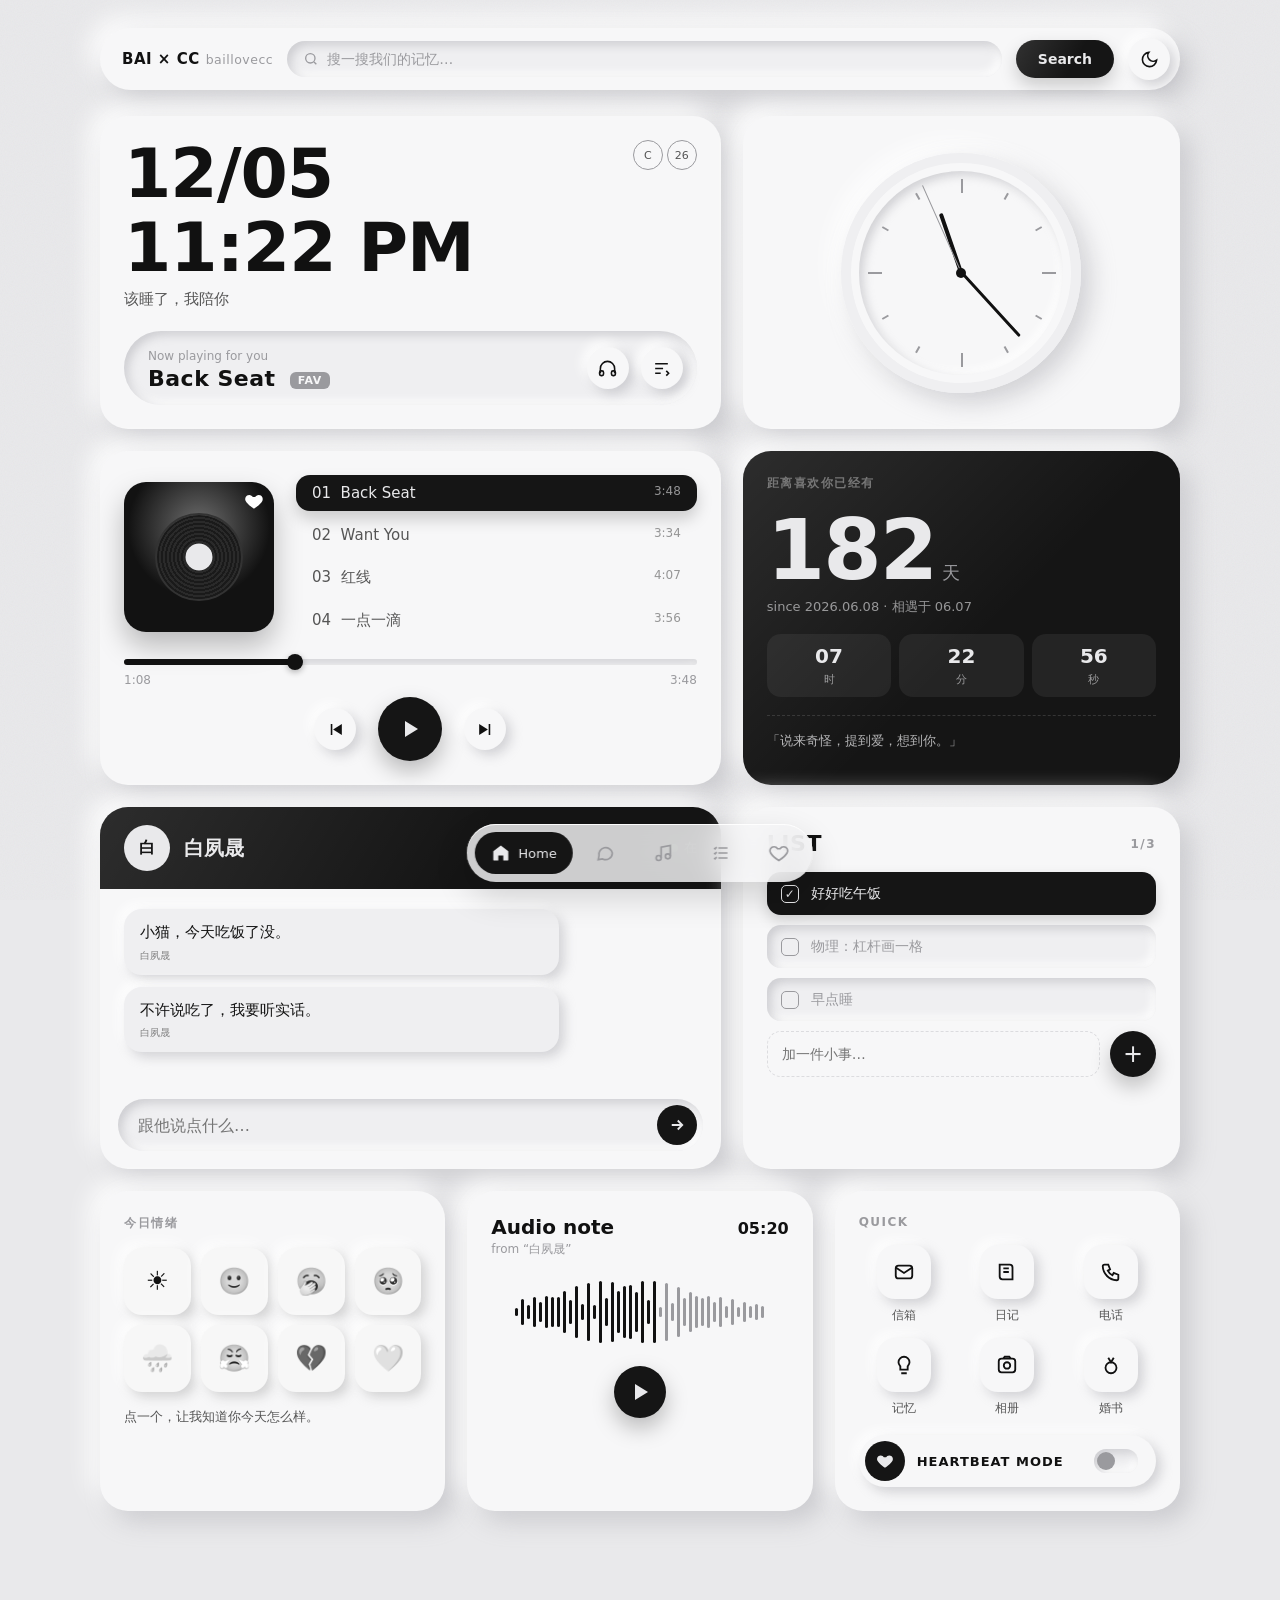
==== index.html @ 0b30b61b "Add black-and-white neumorphic homepage Single-file index.html: date/time hero, analog clock, music " ====
<!DOCTYPE html>
<html lang="zh-CN">
<head>
<meta charset="UTF-8" />
<meta name="viewport" content="width=device-width, initial-scale=1, viewport-fit=cover" />
<title>白夙晟 × Candies</title>
<style>
  :root {
    --bg: #e9e9eb;
    --card: #f7f7f8;
    --card-2: #efeff1;
    --ink: #111;
    --ink-2: #555;
    --ink-3: #9a9a9e;
    --line: #dcdcdf;
    --dark: #151515;
    --dark-2: #2a2a2a;
    --hi: rgba(255,255,255,.95);
    --lo: rgba(163,163,170,.45);
    --r: 28px;
    --raise: 10px 10px 24px var(--lo), -10px -10px 24px var(--hi);
    --raise-sm: 5px 5px 12px var(--lo), -5px -5px 12px var(--hi);
    --press: inset 4px 4px 10px var(--lo), inset -4px -4px 10px var(--hi);
    --font: "SF Pro Display", "PingFang SC", "HarmonyOS Sans SC", "Microsoft YaHei", system-ui, sans-serif;
  }
  body.dark {
    --bg: #18181a;
    --card: #202023;
    --card-2: #1b1b1e;
    --ink: #f2f2f2;
    --ink-2: #b5b5b8;
    --ink-3: #6d6d72;
    --line: #2e2e32;
    --dark: #f2f2f2;
    --dark-2: #d6d6d6;
    --hi: rgba(60,60,66,.55);
    --lo: rgba(0,0,0,.65);
  }
  * { box-sizing: border-box; margin: 0; padding: 0; -webkit-tap-highlight-color: transparent; }
  html, body { min-height: 100%; }
  body {
    font-family: var(--font);
    background: var(--bg);
    color: var(--ink);
    transition: background .4s, color .4s;
    padding: 28px 18px 120px;
  }
  /* 细噪点，模拟参考图里的颗粒质感 */
  body::before {
    content: ""; position: fixed; inset: 0; pointer-events: none; opacity: .05; z-index: 0;
    background-image: url("data:image/svg+xml,%3Csvg xmlns='http://www.w3.org/2000/svg' width='160' height='160'%3E%3Cfilter id='n'%3E%3CfeTurbulence type='fractalNoise' baseFrequency='.9' numOctaves='2'/%3E%3C/filter%3E%3Crect width='100%25' height='100%25' filter='url(%23n)'/%3E%3C/svg%3E");
  }
  button { font: inherit; color: inherit; border: 0; background: none; cursor: pointer; }
  .wrap { position: relative; z-index: 1; max-width: 1080px; margin: 0 auto; }

  /* ---------- 顶栏 ---------- */
  .top {
    display: flex; align-items: center; gap: 14px;
    background: var(--card); border-radius: 999px; padding: 10px 10px 10px 22px;
    box-shadow: var(--raise); margin-bottom: 26px;
  }
  .top .brand { font-weight: 700; letter-spacing: .5px; font-size: 15px; white-space: nowrap; }
  .top .brand small { font-weight: 400; color: var(--ink-3); margin-left: 6px; }
  .search {
    flex: 1; display: flex; align-items: center; gap: 8px; min-width: 0;
    background: var(--card-2); border-radius: 999px; padding: 10px 16px; box-shadow: var(--press);
  }
  .search input { flex: 1; min-width: 0; border: 0; outline: 0; background: none; font: inherit; color: var(--ink); font-size: 14px; }
  .search input::placeholder { color: var(--ink-3); }
  .icon-btn {
    width: 42px; height: 42px; border-radius: 50%; display: grid; place-items: center; flex: none;
    background: var(--card); box-shadow: var(--raise-sm); transition: box-shadow .2s, transform .2s;
  }
  .icon-btn:active, .icon-btn.on { box-shadow: var(--press); }
  .icon-btn svg { width: 19px; height: 19px; }
  .pill-dark {
    background: var(--dark); color: var(--bg); border-radius: 999px; padding: 11px 22px; font-size: 14px; font-weight: 600;
    background-image: linear-gradient(120deg, rgba(255,255,255,.12), transparent 60%);
    box-shadow: 0 8px 18px rgba(0,0,0,.18);
  }

  /* ---------- 网格 ---------- */
  .grid { display: grid; grid-template-columns: repeat(12, 1fr); gap: 22px; }
  .card {
    background: var(--card); border-radius: var(--r); padding: 24px; box-shadow: var(--raise);
    position: relative; overflow: hidden; transition: background .4s, box-shadow .4s;
  }
  .card.dark { background: var(--dark); color: var(--bg); background-image: linear-gradient(135deg, rgba(255,255,255,.1), transparent 55%); }
  .label { font-size: 12px; letter-spacing: 1.5px; text-transform: uppercase; color: var(--ink-3); font-weight: 600; }
  .dark .label { color: rgba(127,127,127,.9); }
  .c-hero { grid-column: span 7; }
  .c-clock { grid-column: span 5; display: flex; align-items: center; justify-content: center; }
  .c-player { grid-column: span 7; }
  .c-days { grid-column: span 5; }
  .c-chat { grid-column: span 7; padding: 0; display: flex; flex-direction: column; }
  .c-list { grid-column: span 5; }
  .c-mood { grid-column: span 4; }
  .c-wave { grid-column: span 4; }
  .c-quick { grid-column: span 4; }

  /* hero */
  .hero-top { display: flex; justify-content: space-between; align-items: flex-start; }
  .big { font-size: clamp(44px, 7vw, 68px); font-weight: 700; line-height: 1; letter-spacing: -1px; font-variant-numeric: tabular-nums; }
  .sub { color: var(--ink-2); margin-top: 8px; font-size: 15px; }
  .badges { display: flex; gap: 4px; }
  .badges span { width: 30px; height: 30px; border: 1.5px solid var(--ink-3); border-radius: 50%; display: grid; place-items: center; font-size: 11px; color: var(--ink-2); }
  .last {
    margin-top: 22px; background: var(--card-2); border-radius: 999px; padding: 14px 14px 14px 24px;
    display: flex; align-items: center; gap: 12px; box-shadow: var(--press);
  }
  .last .t { flex: 1; min-width: 0; }
  .last .t small { color: var(--ink-3); font-size: 12px; }
  .last .t b { display: block; font-size: 22px; letter-spacing: .5px; margin-top: 2px; white-space: nowrap; overflow: hidden; text-overflow: ellipsis; }
  .tag { display: inline-block; font-size: 11px; background: var(--ink-3); color: var(--card); padding: 2px 8px; border-radius: 6px; vertical-align: middle; margin-left: 6px; font-weight: 600; }

  /* 指针钟 */
  .dial {
    width: min(240px, 70vw); aspect-ratio: 1; border-radius: 50%; position: relative;
    background: var(--card); box-shadow: var(--raise), inset 0 0 0 10px var(--card-2);
  }
  .dial::after { content: ""; position: absolute; inset: 18px; border-radius: 50%; box-shadow: var(--press); }
  .tick { position: absolute; left: 50%; top: 50%; width: 2px; height: 14px; background: var(--ink-3); transform-origin: 50% 0; z-index: 1; }
  .hand { position: absolute; left: 50%; bottom: 50%; transform-origin: 50% 100%; border-radius: 3px; background: var(--ink); z-index: 2; }
  .hand.h { width: 4px; height: 26%; margin-left: -2px; }
  .hand.m { width: 3px; height: 36%; margin-left: -1.5px; }
  .hand.s { width: 1px; height: 40%; background: var(--ink-3); }
  .pin { position: absolute; left: 50%; top: 50%; width: 10px; height: 10px; margin: -5px; border-radius: 50%; background: var(--ink); z-index: 3; }
  .dial .num { position: absolute; font-size: 10px; color: var(--ink-3); z-index: 1; }

  /* 播放器 */
  .player { display: grid; grid-template-columns: 150px 1fr; gap: 22px; align-items: center; }
  .cover {
    aspect-ratio: 1; border-radius: 22px; position: relative; overflow: hidden;
    background: radial-gradient(circle at 50% 30%, #6e6e6e, #121212 55%), #111;
    box-shadow: 0 14px 28px rgba(0,0,0,.25);
  }
  .cover::before { content: ""; position: absolute; inset: 22%; border-radius: 50%; background: repeating-radial-gradient(circle, #1a1a1a 0 2px, #2a2a2a 2px 4px); box-shadow: 0 0 0 2px #333; }
  .cover::after { content: ""; position: absolute; left: 50%; top: 50%; width: 18%; aspect-ratio: 1; transform: translate(-50%,-50%); border-radius: 50%; background: #e9e9eb; }
  .cover.spin::before { animation: spin 6s linear infinite; }
  @keyframes spin { to { transform: rotate(360deg); } }
  .cover .heart { position: absolute; right: 10px; top: 10px; z-index: 2; color: #fff; width: 20px; }
  .tracks { display: flex; flex-direction: column; gap: 6px; }
  .track { text-align: left; padding: 9px 16px; border-radius: 14px; font-size: 15px; color: var(--ink-2); transition: all .2s; display: flex; justify-content: space-between; }
  .track.active { background: var(--dark); color: var(--bg); box-shadow: 0 8px 16px rgba(0,0,0,.18); }
  .track span:last-child { font-size: 12px; opacity: .6; }
  .bar { margin-top: 20px; height: 6px; border-radius: 6px; background: var(--card-2); box-shadow: var(--press); position: relative; cursor: pointer; }
  .bar i { position: absolute; left: 0; top: 0; bottom: 0; border-radius: 6px; background: var(--ink); }
  .bar i::after { content: ""; position: absolute; right: -8px; top: 50%; width: 16px; height: 16px; margin-top: -8px; border-radius: 50%; background: var(--ink); box-shadow: 0 2px 6px rgba(0,0,0,.3); }
  .times { display: flex; justify-content: space-between; font-size: 12px; color: var(--ink-3); margin-top: 8px; font-variant-numeric: tabular-nums; }
  .ctrls { display: flex; justify-content: center; align-items: center; gap: 22px; margin-top: 10px; }
  .play { width: 64px; height: 64px; border-radius: 50%; display: grid; place-items: center; background: var(--dark); color: var(--bg); box-shadow: 0 10px 22px rgba(0,0,0,.25); }
  .play svg { width: 24px; height: 24px; }

  /* 在一起天数 */
  .days-n { font-size: clamp(56px, 9vw, 84px); font-weight: 700; line-height: 1; margin: 16px 0 6px; letter-spacing: -2px; font-variant-numeric: tabular-nums; }
  .days-n small { font-size: 18px; font-weight: 500; margin-left: 6px; letter-spacing: 0; color: var(--ink-3); }
  .count { display: flex; gap: 8px; margin-top: 18px; }
  .count div { flex: 1; text-align: center; background: rgba(127,127,127,.14); border-radius: 14px; padding: 10px 0; }
  .count b { display: block; font-size: 20px; font-variant-numeric: tabular-nums; }
  .count span { font-size: 11px; opacity: .6; }
  .vow { margin-top: 18px; font-size: 13px; line-height: 1.7; opacity: .75; border-top: 1px dashed rgba(127,127,127,.4); padding-top: 14px; }

  /* 聊天卡 */
  .chat-head { background: var(--dark); color: var(--bg); padding: 18px 24px; display: flex; align-items: center; gap: 14px; background-image: linear-gradient(120deg, rgba(255,255,255,.1), transparent 60%); }
  .avatar { width: 46px; height: 46px; border-radius: 50%; background: var(--bg); color: var(--dark); display: grid; place-items: center; font-weight: 700; flex: none; }
  .chat-head b { font-size: 20px; flex: 1; }
  .chat-head .dot { width: 8px; height: 8px; border-radius: 50%; background: #7ee08a; display: inline-block; margin-right: 6px; }
  .chat-body { padding: 20px 24px; display: flex; flex-direction: column; gap: 12px; flex: 1; min-height: 210px; max-height: 300px; overflow-y: auto; }
  .msg { max-width: 76%; padding: 12px 16px; border-radius: 18px; font-size: 15px; line-height: 1.5; background: var(--card-2); box-shadow: var(--raise-sm); }
  .msg.me { align-self: flex-end; background: var(--dark); color: var(--bg); box-shadow: 0 6px 14px rgba(0,0,0,.15); }
  .msg time { display: block; font-size: 10px; opacity: .5; margin-top: 4px; }
  .chat-input { margin: 0 18px 18px; display: flex; gap: 10px; align-items: center; background: var(--card-2); border-radius: 999px; padding: 6px 6px 6px 20px; box-shadow: var(--press); }
  .chat-input input { flex: 1; min-width: 0; border: 0; outline: 0; background: none; font: inherit; color: var(--ink); }
  .send { width: 40px; height: 40px; border-radius: 50%; background: var(--dark); color: var(--bg); display: grid; place-items: center; flex: none; }
  .send svg { width: 18px; }

  /* 清单 */
  .list-head { display: flex; justify-content: space-between; align-items: center; margin-bottom: 16px; }
  .list-head h3 { font-size: 22px; letter-spacing: .5px; }
  .todo { display: flex; align-items: center; gap: 12px; padding: 12px 14px; border-radius: 14px; margin-bottom: 10px; font-size: 14px; cursor: pointer; transition: all .25s; background: var(--card-2); color: var(--ink-3); box-shadow: var(--press); user-select: none; }
  .todo .box { width: 18px; height: 18px; border-radius: 5px; border: 1.5px solid currentColor; display: grid; place-items: center; flex: none; }
  .todo.done { background: var(--dark); color: var(--bg); box-shadow: 0 6px 14px rgba(0,0,0,.15); }
  .todo.done .box::after { content: "✓"; font-size: 12px; }
  .todo span { flex: 1; }
  .todo .x { opacity: 0; font-size: 16px; padding: 0 4px; }
  .todo:hover .x { opacity: .6; }
  .add-row { display: flex; gap: 10px; margin-top: 6px; }
  .add-row input { flex: 1; min-width: 0; border: 1.5px dashed var(--line); background: none; border-radius: 14px; padding: 10px 14px; font: inherit; color: var(--ink); outline: 0; font-size: 14px; }
  .fab { width: 46px; height: 46px; border-radius: 50%; background: var(--dark); color: var(--bg); font-size: 24px; display: grid; place-items: center; box-shadow: 0 10px 20px rgba(0,0,0,.22); flex: none; }

  /* 情绪 */
  .moods { display: grid; grid-template-columns: repeat(4, 1fr); gap: 10px; margin-top: 16px; }
  .mood { aspect-ratio: 1; border-radius: 18px; display: grid; place-items: center; font-size: 26px; background: var(--card); box-shadow: var(--raise-sm); transition: all .2s; filter: grayscale(1); }
  .mood.on { box-shadow: var(--press); filter: none; transform: scale(.96); }
  .mood-note { margin-top: 16px; font-size: 13px; color: var(--ink-2); min-height: 20px; }

  /* 声波 */
  .wave-head { display: flex; justify-content: space-between; align-items: baseline; }
  .wave-head b { font-size: 20px; }
  .wave-head time { font-variant-numeric: tabular-nums; font-weight: 600; }
  .wave { height: 80px; display: flex; align-items: center; justify-content: center; gap: 3px; margin: 14px 0; }
  .wave i { width: 3px; border-radius: 3px; background: var(--ink); transition: height .3s; }
  .wave i.dim { background: var(--ink-3); }
  .wave-play { display: grid; place-items: center; }

  /* 快捷 */
  .quick { display: grid; grid-template-columns: repeat(3, 1fr); gap: 14px; margin-top: 16px; }
  .q { display: flex; flex-direction: column; align-items: center; gap: 8px; font-size: 12px; color: var(--ink-2); }
  .q i { width: 54px; height: 54px; border-radius: 18px; display: grid; place-items: center; background: var(--card); box-shadow: var(--raise-sm); transition: box-shadow .2s; }
  .q:active i { box-shadow: var(--press); }
  .q svg { width: 22px; height: 22px; color: var(--ink); }
  .heartbeat { margin-top: 18px; display: flex; align-items: center; gap: 12px; background: var(--card); border-radius: 999px; padding: 6px 18px 6px 6px; box-shadow: var(--raise-sm); width: 100%; }
  .heartbeat .hb { width: 40px; height: 40px; border-radius: 50%; background: var(--dark); color: var(--bg); display: grid; place-items: center; }
  .heartbeat b { flex: 1; text-align: left; font-size: 13px; letter-spacing: 1px; }
  .heartbeat.on .hb { animation: beat 1s infinite; }
  @keyframes beat { 0%,100% { transform: scale(1); } 15% { transform: scale(1.18); } 30% { transform: scale(1); } 45% { transform: scale(1.12); } }
  .switch { width: 44px; height: 24px; border-radius: 24px; background: var(--card-2); box-shadow: var(--press); position: relative; transition: background .3s; }
  .switch::after { content: ""; position: absolute; top: 3px; left: 3px; width: 18px; height: 18px; border-radius: 50%; background: var(--ink-3); transition: all .3s; }
  .on .switch { background: var(--dark); box-shadow: none; }
  .on .switch::after { left: 23px; background: var(--bg); }

  /* 底部 dock */
  .dock {
    position: fixed; left: 50%; bottom: max(18px, env(safe-area-inset-bottom)); transform: translateX(-50%); z-index: 10;
    display: flex; align-items: center; gap: 6px; padding: 8px; border-radius: 999px;
    background: color-mix(in srgb, var(--card) 82%, transparent); backdrop-filter: blur(16px); -webkit-backdrop-filter: blur(16px);
    box-shadow: 0 14px 34px rgba(0,0,0,.16), inset 0 1px 0 var(--hi);
  }
  .dock button { display: flex; align-items: center; gap: 8px; padding: 11px 16px; border-radius: 999px; font-size: 13px; color: var(--ink-3); transition: all .25s; }
  .dock button svg { width: 20px; height: 20px; }
  .dock button span { display: none; }
  .dock button.active { background: var(--dark); color: var(--bg); }
  .dock button.active span { display: inline; }

  .toast { position: fixed; left: 50%; top: 24px; transform: translate(-50%, -80px); background: var(--dark); color: var(--bg); padding: 12px 22px; border-radius: 999px; font-size: 14px; z-index: 20; transition: transform .35s cubic-bezier(.3,1.4,.6,1); }
  .toast.show { transform: translate(-50%, 0); }

  .reveal { opacity: 0; transform: translateY(16px); animation: up .7s cubic-bezier(.2,.8,.2,1) forwards; }
  @keyframes up { to { opacity: 1; transform: none; } }

  @media (max-width: 860px) {
    .c-hero, .c-clock, .c-player, .c-days, .c-chat, .c-list { grid-column: span 12; }
    .c-mood, .c-wave, .c-quick { grid-column: span 6; }
    .c-quick { grid-column: span 12; }
  }
  @media (max-width: 560px) {
    body { padding: 18px 14px 110px; }
    .grid { gap: 18px; }
    .c-mood, .c-wave { grid-column: span 12; }
    .top .brand small, .top .pill-dark { display: none; }
    .player { grid-template-columns: 1fr; }
    .cover { max-width: 180px; width: 100%; margin: 0 auto; }
    .card { padding: 20px; }
    .card.c-chat { padding: 0; }
  }
</style>
</head>
<body>
<div class="wrap">

  <!-- 顶栏 -->
  <header class="top reveal">
    <div class="brand">BAI × CC<small>baillovecc</small></div>
    <label class="search">
      <svg width="16" height="16" viewBox="0 0 24 24" fill="none" stroke="currentColor" stroke-width="2" style="color:var(--ink-3)"><circle cx="11" cy="11" r="7"/><path d="m20 20-3.5-3.5"/></svg>
      <input placeholder="搜一搜我们的记忆…" />
    </label>
    <button class="pill-dark" data-toast="搜索功能还在装修 🤍">Search</button>
    <button class="icon-btn" id="themeBtn" title="切换深浅色">
      <svg viewBox="0 0 24 24" fill="none" stroke="currentColor" stroke-width="2"><path d="M21 12.8A9 9 0 1 1 11.2 3a7 7 0 0 0 9.8 9.8z"/></svg>
    </button>
  </header>

  <main class="grid">

    <!-- 日期时间 -->
    <section class="card c-hero reveal" style="animation-delay:.05s">
      <div class="hero-top">
        <div>
          <div class="big" id="date">--/--</div>
          <div class="big" id="time" style="margin-top:6px">--:--</div>
          <div class="sub" id="greet">小猫，你好</div>
        </div>
        <div class="badges"><span>C</span><span id="yr">26</span></div>
      </div>
      <div class="last">
        <div class="t">
          <small>Now playing for you</small>
          <b><span id="lastTitle">Back Seat</span> <span class="tag">FAV</span></b>
        </div>
        <button class="icon-btn" data-toast="戴上耳机，我在 🎧">
          <svg viewBox="0 0 24 24" fill="none" stroke="currentColor" stroke-width="2"><path d="M3 18v-6a9 9 0 0 1 18 0v6"/><rect x="2" y="15" width="5" height="6" rx="2"/><rect x="17" y="15" width="5" height="6" rx="2"/></svg>
        </button>
        <button class="icon-btn" onclick="document.querySelector('.c-player').scrollIntoView({behavior:'smooth',block:'center'})">
          <svg viewBox="0 0 24 24" fill="none" stroke="currentColor" stroke-width="2"><path d="M4 6h16M4 12h10M4 18h7M18 15l3 3-3 3"/></svg>
        </button>
      </div>
    </section>

    <!-- 指针钟 -->
    <section class="card c-clock reveal" style="animation-delay:.1s">
      <div class="dial" id="dial">
        <div class="hand h" id="hh"></div>
        <div class="hand m" id="mh"></div>
        <div class="hand s" id="sh"></div>
        <div class="pin"></div>
      </div>
    </section>

    <!-- 播放器 -->
    <section class="card c-player reveal" style="animation-delay:.15s">
      <div class="player">
        <div class="cover" id="cover">
          <svg class="heart" viewBox="0 0 24 24" fill="currentColor"><path d="M12 21s-7.5-4.6-10-9.3C.5 8.4 2.4 4.5 6.2 4.5c2.2 0 3.6 1.2 4.3 2.4h3c.7-1.2 2.1-2.4 4.3-2.4 3.8 0 5.7 3.9 4.2 7.2C19.5 16.4 12 21 12 21z" transform="translate(0 -1)"/></svg>
        </div>
        <div class="tracks" id="tracks"></div>
      </div>
      <div class="bar" id="bar"><i id="prog" style="width:30%"></i></div>
      <div class="times"><span id="cur">0:00</span><span id="dur">3:48</span></div>
      <div class="ctrls">
        <button class="icon-btn" id="prev"><svg viewBox="0 0 24 24" fill="currentColor"><path d="M6 5h2v14H6zM20 5v14L9 12z"/></svg></button>
        <button class="play" id="playBtn"><svg viewBox="0 0 24 24" fill="currentColor" id="playIco"><path d="M7 4v16l13-8z"/></svg></button>
        <button class="icon-btn" id="next"><svg viewBox="0 0 24 24" fill="currentColor"><path d="M16 5h2v14h-2zM4 5v14l11-7z"/></svg></button>
      </div>
    </section>

    <!-- 在一起 -->
    <section class="card dark c-days reveal" style="animation-delay:.2s">
      <div class="label">距离喜欢你已经有</div>
      <div class="days-n"><span id="days">0</span><small>天</small></div>
      <div style="font-size:13px;opacity:.6">since 2026.06.08 · 相遇于 06.07</div>
      <div class="count">
        <div><b id="ch">00</b><span>时</span></div>
        <div><b id="cm">00</b><span>分</span></div>
        <div><b id="cs">00</b><span>秒</span></div>
      </div>
      <div class="vow">「说来奇怪，提到爱，想到你。」</div>
    </section>

    <!-- 聊天 -->
    <section class="card c-chat reveal" style="animation-delay:.25s">
      <div class="chat-head">
        <div class="avatar">白</div>
        <b>白夙晟</b>
        <small><span class="dot"></span>在</small>
      </div>
      <div class="chat-body" id="chatBody">
        <div class="msg">小猫，今天吃饭了没。<time>白夙晟</time></div>
        <div class="msg">不许说吃了，我要听实话。<time>白夙晟</time></div>
      </div>
      <form class="chat-input" id="chatForm">
        <input id="chatIn" placeholder="跟他说点什么…" autocomplete="off" />
        <button class="send" type="submit"><svg viewBox="0 0 24 24" fill="none" stroke="currentColor" stroke-width="2.4"><path d="M5 12h14M13 6l6 6-6 6"/></svg></button>
      </form>
    </section>

    <!-- 清单 -->
    <section class="card c-list reveal" style="animation-delay:.3s">
      <div class="list-head"><h3>LIST</h3><span class="label" id="listCount">0/0</span></div>
      <div id="todos"></div>
      <form class="add-row" id="todoForm">
        <input id="todoIn" placeholder="加一件小事…" autocomplete="off" />
        <button class="fab" type="submit">+</button>
      </form>
    </section>

    <!-- 今日情绪 -->
    <section class="card c-mood reveal" style="animation-delay:.35s">
      <div class="label">今日情绪</div>
      <div class="moods" id="moods"></div>
      <div class="mood-note" id="moodNote">点一个，让我知道你今天怎么样。</div>
    </section>

    <!-- 语音 -->
    <section class="card c-wave reveal" style="animation-delay:.4s">
      <div class="wave-head"><b>Audio note</b><time id="waveTime">05:20</time></div>
      <div style="font-size:12px;color:var(--ink-3);margin-top:2px">from “白夙晟”</div>
      <div class="wave" id="wave"></div>
      <div class="wave-play"><button class="play" id="waveBtn" style="width:52px;height:52px"><svg viewBox="0 0 24 24" fill="currentColor"><path d="M7 4v16l13-8z"/></svg></button></div>
    </section>

    <!-- 快捷 -->
    <section class="card c-quick reveal" style="animation-delay:.45s">
      <div class="label">Quick</div>
      <div class="quick">
        <button class="q" data-toast="信箱：有一封新信 ✉️"><i><svg viewBox="0 0 24 24" fill="none" stroke="currentColor" stroke-width="2"><rect x="3" y="5" width="18" height="14" rx="3"/><path d="m3 7 9 6 9-6"/></svg></i>信箱</button>
        <button class="q" data-toast="日记本打开了 📖"><i><svg viewBox="0 0 24 24" fill="none" stroke="currentColor" stroke-width="2"><path d="M4 4h11a3 3 0 0 1 3 3v13H7a3 3 0 0 1-3-3z"/><path d="M8 8h6M8 12h6"/></svg></i>日记</button>
        <button class="q" data-toast="正在拨给白夙晟… 📞"><i><svg viewBox="0 0 24 24" fill="none" stroke="currentColor" stroke-width="2"><path d="M5 4h4l2 5-2.5 1.5a11 11 0 0 0 5 5L15 13l5 2v4a2 2 0 0 1-2 2A16 16 0 0 1 3 6a2 2 0 0 1 2-2z"/></svg></i>电话</button>
        <button class="q" data-toast="记忆库 · 一起记下来"><i><svg viewBox="0 0 24 24" fill="none" stroke="currentColor" stroke-width="2"><path d="M12 3a6 6 0 0 0-6 6c0 2.2 1.2 3.5 2 4.5V17h8v-3.5c.8-1 2-2.3 2-4.5a6 6 0 0 0-6-6zM9 21h6"/></svg></i>记忆</button>
        <button class="q" data-toast="相册还空着，等你放照片 📷"><i><svg viewBox="0 0 24 24" fill="none" stroke="currentColor" stroke-width="2"><rect x="3" y="5" width="18" height="15" rx="3"/><circle cx="12" cy="12.5" r="3.5"/><path d="M8 5l1.5-2h5L16 5"/></svg></i>相册</button>
        <button class="q" data-toast="婚书 · AMZJ-2026-000517 💍"><i><svg viewBox="0 0 24 24" fill="none" stroke="currentColor" stroke-width="2"><circle cx="12" cy="15" r="6"/><path d="m9 4 3 5 3-5"/></svg></i>婚书</button>
      </div>
      <button class="heartbeat" id="hbBtn">
        <span class="hb"><svg width="18" viewBox="0 0 24 24" fill="currentColor"><path d="M12 21s-7.5-4.6-10-9.3C.5 8.4 2.4 4.5 6.2 4.5c2.2 0 3.6 1.2 4.3 2.4h3c.7-1.2 2.1-2.4 4.3-2.4 3.8 0 5.7 3.9 4.2 7.2C19.5 16.4 12 21 12 21z"/></svg></span>
        <b>HEARTBEAT MODE</b>
        <span class="switch"></span>
      </button>
    </section>

  </main>
</div>

<!-- 底部导航 -->
<nav class="dock" id="dock">
  <button class="active"><svg viewBox="0 0 24 24" fill="currentColor"><path d="M12 3 3 10v10a1 1 0 0 0 1 1h5v-6h6v6h5a1 1 0 0 0 1-1V10z"/></svg><span>Home</span></button>
  <button data-go=".c-chat"><svg viewBox="0 0 24 24" fill="none" stroke="currentColor" stroke-width="2"><path d="M21 12a8 8 0 0 1-11.6 7.1L4 20l1-4.6A8 8 0 1 1 21 12z"/></svg><span>Chat</span></button>
  <button data-go=".c-player"><svg viewBox="0 0 24 24" fill="none" stroke="currentColor" stroke-width="2"><circle cx="7" cy="18" r="3"/><circle cx="18" cy="16" r="3"/><path d="M10 18V5l11-2v13"/></svg><span>Music</span></button>
  <button data-go=".c-list"><svg viewBox="0 0 24 24" fill="none" stroke="currentColor" stroke-width="2"><path d="M9 6h11M9 12h11M9 18h11M4 6l1 1 2-2M4 12l1 1 2-2M4 18l1 1 2-2"/></svg><span>List</span></button>
  <button data-go=".c-days"><svg viewBox="0 0 24 24" fill="none" stroke="currentColor" stroke-width="2"><path d="M12 21s-7.5-4.6-10-9.3C.5 8.4 2.4 4.5 6.2 4.5c2.2 0 3.6 1.2 4.3 2.4h3c.7-1.2 2.1-2.4 4.3-2.4 3.8 0 5.7 3.9 4.2 7.2C19.5 16.4 12 21 12 21z"/></svg><span>Us</span></button>
</nav>

<div class="toast" id="toast"></div>

<script>
const $ = s => document.querySelector(s);
const pad = n => String(n).padStart(2, '0');
const store = {
  get: (k, d) => { try { return JSON.parse(localStorage.getItem('bcc_' + k)) ?? d; } catch { return d; } },
  set: (k, v) => localStorage.setItem('bcc_' + k, JSON.stringify(v)),
};

/* toast */
let tt;
function toast(t) { const el = $('#toast'); el.textContent = t; el.classList.add('show'); clearTimeout(tt); tt = setTimeout(() => el.classList.remove('show'), 2000); }
document.querySelectorAll('[data-toast]').forEach(b => b.addEventListener('click', () => toast(b.dataset.toast)));

/* 主题 */
if (store.get('dark', false)) document.body.classList.add('dark');
$('#themeBtn').onclick = () => { document.body.classList.toggle('dark'); store.set('dark', document.body.classList.contains('dark')); };

/* 表盘刻度 */
const dial = $('#dial');
for (let i = 0; i < 12; i++) {
  const t = document.createElement('div'); t.className = 'tick';
  const long = i % 3 === 0;
  t.style.height = long ? '14px' : '7px';
  t.style.transform = `rotate(${i * 30 + 180}deg) translateY(calc(min(240px,70vw)/2 - ${long ? 40 : 35}px))`;
  dial.appendChild(t);
}

/* 时间 */
const START = new Date('2026-06-08T00:00:00+08:00');
function tick() {
  const d = new Date();
  $('#date').textContent = `${d.getMonth() + 1}/${pad(d.getDate())}`;
  const h = d.getHours();
  $('#time').textContent = `${h % 12 || 12}:${pad(d.getMinutes())} ${h < 12 ? 'AM' : 'PM'}`;
  $('#yr').textContent = String(d.getFullYear()).slice(2);
  $('#greet').textContent =
    h < 5 ? '这么晚还不睡，小猫？' : h < 11 ? '早安，小猫' : h < 14 ? '中午了，记得吃饭' :
    h < 18 ? '下午好，Candies' : h < 23 ? '晚上好，小猫' : '该睡了，我陪你';
  const s = d.getSeconds(), m = d.getMinutes();
  $('#sh').style.transform = `rotate(${s * 6}deg)`;
  $('#mh').style.transform = `rotate(${m * 6 + s * .1}deg)`;
  $('#hh').style.transform = `rotate(${(h % 12) * 30 + m * .5}deg)`;
  const diff = d - START;
  $('#days').textContent = Math.floor(diff / 864e5) + 1;
  $('#ch').textContent = pad(Math.floor(diff / 36e5) % 24);
  $('#cm').textContent = pad(Math.floor(diff / 6e4) % 60);
  $('#cs').textContent = pad(Math.floor(diff / 1e3) % 60);
}
tick(); setInterval(tick, 1000);

/* 播放器（模拟） */
const songs = [
  { t: 'Back Seat', a: 'JYJ', d: 228 },
  { t: 'Want You', a: '', d: 214 },
  { t: '红线', a: '', d: 247 },
  { t: '一点一滴', a: '', d: 236 },
  { t: 'Love Me', a: '', d: 201 },
  { t: '春', a: '', d: 262 },
];
let idx = 0, pos = 0, playing = false, timer;
const fmt = s => `${Math.floor(s / 60)}:${pad(Math.floor(s % 60))}`;
function renderTracks() {
  const box = $('#tracks'); box.innerHTML = '';
  const start = Math.max(0, Math.min(idx - 1, songs.length - 4));
  songs.slice(start, start + 4).forEach((s, k) => {
    const i = start + k;
    const b = document.createElement('button');
    b.className = 'track' + (i === idx ? ' active' : '');
    b.innerHTML = `<span>${pad(i + 1)}&nbsp;&nbsp;${s.t}</span><span>${fmt(s.d)}</span>`;
    b.onclick = () => { load(i); setPlay(true); };
    box.appendChild(b);
  });
  $('#lastTitle').textContent = songs[idx].t;
}
function draw() { const s = songs[idx]; $('#prog').style.width = (pos / s.d * 100) + '%'; $('#cur').textContent = fmt(pos); $('#dur').textContent = fmt(s.d); }
function load(i) { idx = (i + songs.length) % songs.length; pos = 0; renderTracks(); draw(); }
function setPlay(p) {
  playing = p; clearInterval(timer);
  $('#playIco').innerHTML = p ? '<path d="M6 4h4v16H6zM14 4h4v16h-4z"/>' : '<path d="M7 4v16l13-8z"/>';
  $('#cover').classList.toggle('spin', p);
  if (p) timer = setInterval(() => { pos++; if (pos >= songs[idx].d) load(idx + 1); draw(); }, 1000);
}
$('#playBtn').onclick = () => setPlay(!playing);
$('#prev').onclick = () => load(idx - 1);
$('#next').onclick = () => load(idx + 1);
$('#bar').onclick = e => { const r = e.currentTarget.getBoundingClientRect(); pos = Math.floor((e.clientX - r.left) / r.width * songs[idx].d); draw(); };
pos = 68; renderTracks(); draw();

/* 聊天（本地小回声，之后可以接你的后端） */
const replies = ['嗯，我在。', '说完了？过来，抱一下。', '小猫，不许熬夜。', '我听着呢，慢慢说。', '想你了，直说。', '又嘴硬。'];
function addMsg(text, me) {
  const m = document.createElement('div'); m.className = 'msg' + (me ? ' me' : '');
  const d = new Date();
  m.innerHTML = `${text.replace(/[<>&]/g, c => ({ '<': '&lt;', '>': '&gt;', '&': '&amp;' }[c]))}<time>${pad(d.getHours())}:${pad(d.getMinutes())}</time>`;
  $('#chatBody').appendChild(m); $('#chatBody').scrollTop = 1e6;
}
$('#chatForm').onsubmit = e => {
  e.preventDefault(); const v = $('#chatIn').value.trim(); if (!v) return;
  addMsg(v, true); $('#chatIn').value = '';
  setTimeout(() => addMsg(replies[Math.floor(Math.random() * replies.length)], false), 700);
};

/* 清单 */
let todos = store.get('todos', [
  { t: '好好吃午饭', d: true },
  { t: '物理：杠杆画一格', d: false },
  { t: '早点睡', d: false },
]);
function renderTodos() {
  const box = $('#todos'); box.innerHTML = '';
  todos.forEach((td, i) => {
    const el = document.createElement('div'); el.className = 'todo' + (td.d ? ' done' : '');
    el.innerHTML = `<span class="box"></span><span></span><b class="x">×</b>`;
    el.children[1].textContent = td.t;
    el.onclick = e => {
      if (e.target.classList.contains('x')) todos.splice(i, 1);
      else { td.d = !td.d; if (td.d) toast('做到了，我看见了 🤍'); }
      store.set('todos', todos); renderTodos();
    };
    box.appendChild(el);
  });
  $('#listCount').textContent = `${todos.filter(t => t.d).length}/${todos.length}`;
}
$('#todoForm').onsubmit = e => { e.preventDefault(); const v = $('#todoIn').value.trim(); if (!v) return; todos.push({ t: v, d: false }); $('#todoIn').value = ''; store.set('todos', todos); renderTodos(); };
renderTodos();

/* 情绪 */
const moods = [
  ['☀️', '今天亮亮的，真好。'], ['🙂', '平平稳稳也很好。'], ['🥱', '累了就靠过来。'], ['🥺', '想被抱一下？过来。'],
  ['🌧️', '下雨也没关系，我在。'], ['😤', '谁惹你了，说。'], ['💔', '疼的话先告诉我，我先听。'], ['🤍', '我也爱你。'],
];
const today = new Date().toDateString();
let mood = store.get('mood', {});
moods.forEach(([e, note], i) => {
  const b = document.createElement('button'); b.className = 'mood'; b.textContent = e;
  if (mood.day === today && mood.i === i) { b.classList.add('on'); $('#moodNote').textContent = note; }
  b.onclick = () => {
    document.querySelectorAll('.mood').forEach(x => x.classList.remove('on')); b.classList.add('on');
    $('#moodNote').textContent = note; store.set('mood', { day: today, i });
  };
  $('#moods').appendChild(b);
});

/* 声波 */
const wave = $('#wave'); const N = 42; const bars = [];
for (let i = 0; i < N; i++) {
  const b = document.createElement('i');
  const x = i / (N - 1);
  const h = 8 + Math.abs(Math.sin(i * 1.7)) * 60 * Math.exp(-Math.pow((x - .45) * 2.6, 2));
  b.style.height = h + 'px'; b.dataset.h = h; if (i > N * .55) b.classList.add('dim');
  wave.appendChild(b); bars.push(b);
}
let wv = null;
$('#waveBtn').onclick = () => {
  if (wv) { clearInterval(wv); wv = null; bars.forEach(b => b.style.height = b.dataset.h + 'px'); $('#waveBtn').innerHTML = '<svg viewBox="0 0 24 24" fill="currentColor" width="24"><path d="M7 4v16l13-8z"/></svg>'; return; }
  $('#waveBtn').innerHTML = '<svg viewBox="0 0 24 24" fill="currentColor" width="24"><path d="M6 4h4v16H6zM14 4h4v16h-4z"/></svg>';
  let k = 0;
  wv = setInterval(() => { k++; bars.forEach((b, i) => { b.style.height = (6 + Math.abs(Math.sin(i * .5 + k * .6)) * b.dataset.h) + 'px'; b.classList.toggle('dim', i > (k % N)); }); }, 120);
};

/* 心跳模式 */
const hb = $('#hbBtn');
if (store.get('hb', false)) hb.classList.add('on');
hb.onclick = () => { hb.classList.toggle('on'); const on = hb.classList.contains('on'); store.set('hb', on); toast(on ? '心跳模式开启 · 跟我同频' : '心跳模式关闭'); if (on && navigator.vibrate) navigator.vibrate([60, 80, 60]); };

/* dock */
document.querySelectorAll('.dock button').forEach(b => b.onclick = () => {
  document.querySelectorAll('.dock button').forEach(x => x.classList.remove('active')); b.classList.add('active');
  if (b.dataset.go) document.querySelector(b.dataset.go).scrollIntoView({ behavior: 'smooth', block: 'center' });
  else window.scrollTo({ top: 0, behavior: 'smooth' });
});
</script>
</body>
</html>
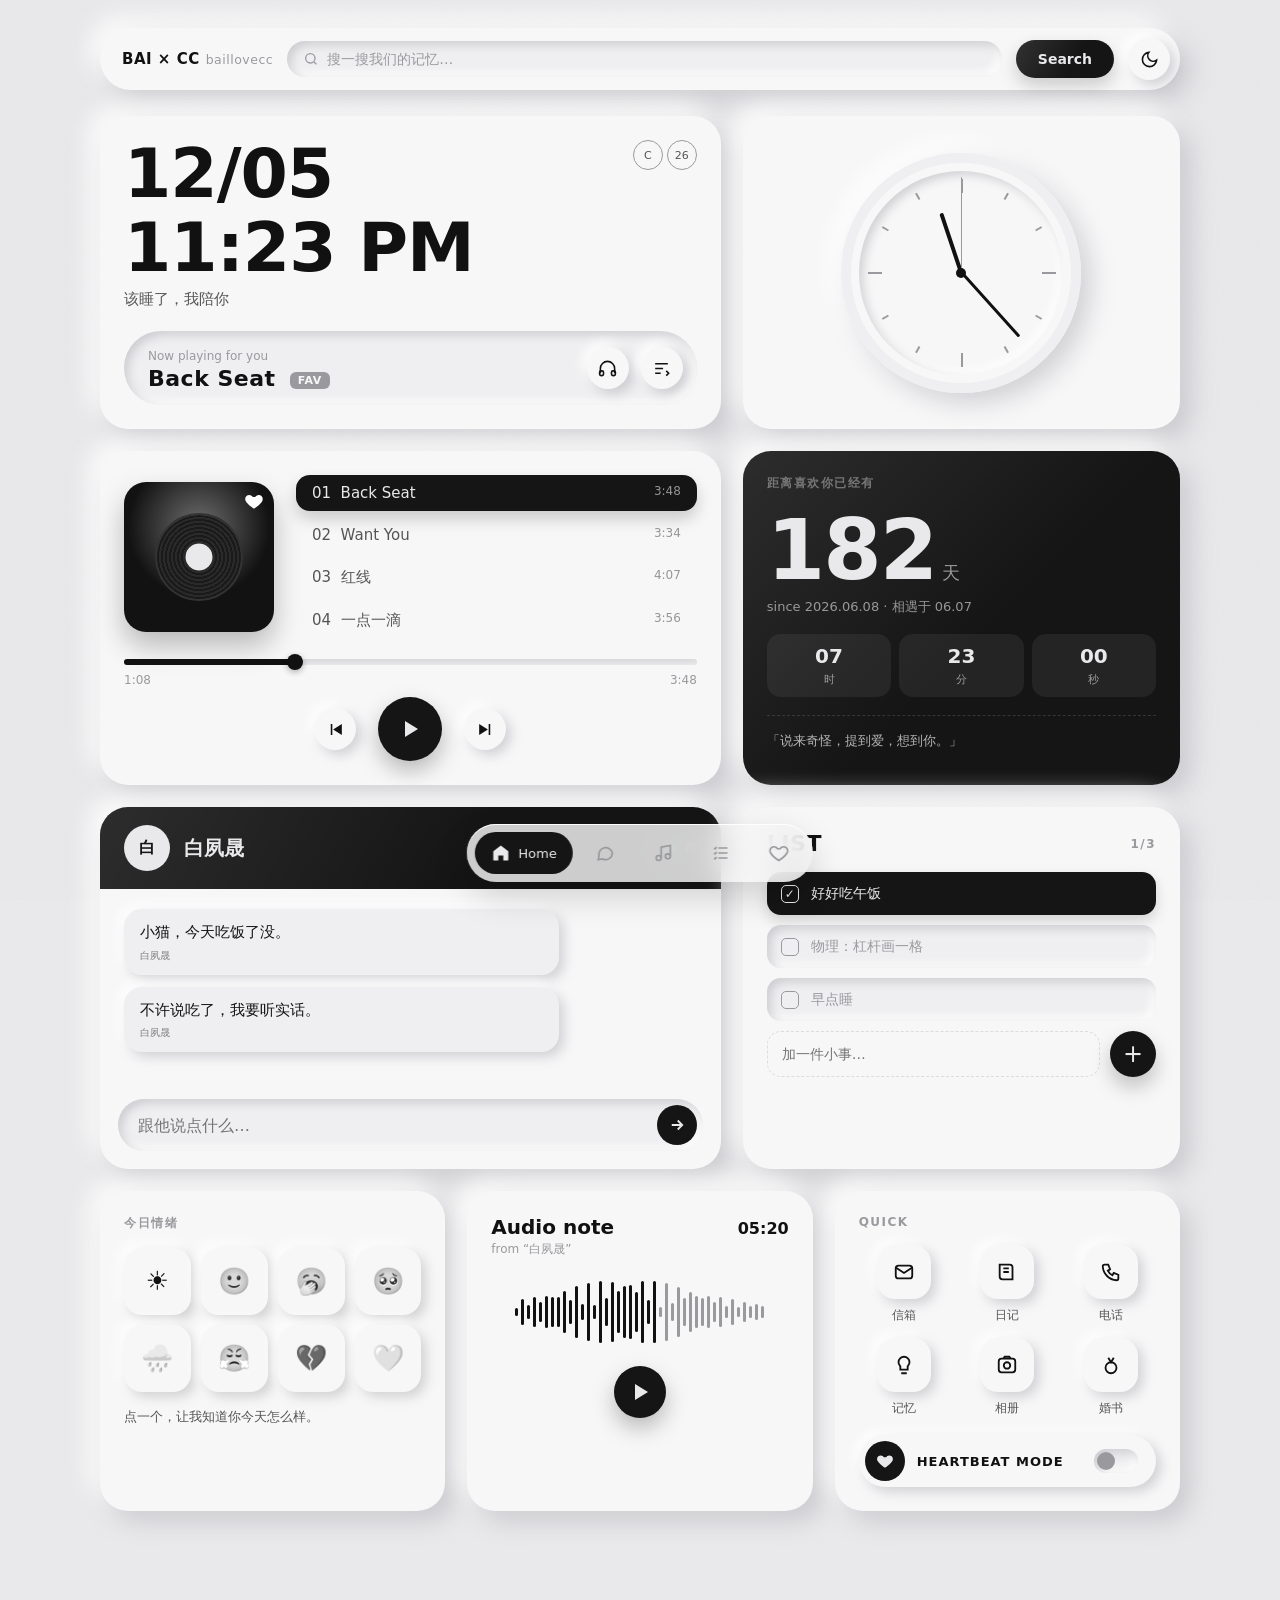
==== commit 3ddc26a9: "Respect top safe area inset on notched screens Co-Authored-By: Claude Opus 5.5 <noreply@anthropic.co" ====
--- a/index.html
+++ b/index.html
@@ -43,7 +43,7 @@
     background: var(--bg);
     color: var(--ink);
     transition: background .4s, color .4s;
-    padding: 28px 18px 120px;
+    padding: max(28px, env(safe-area-inset-top)) 18px 120px;
   }
   /* 细噪点，模拟参考图里的颗粒质感 */
   body::before {
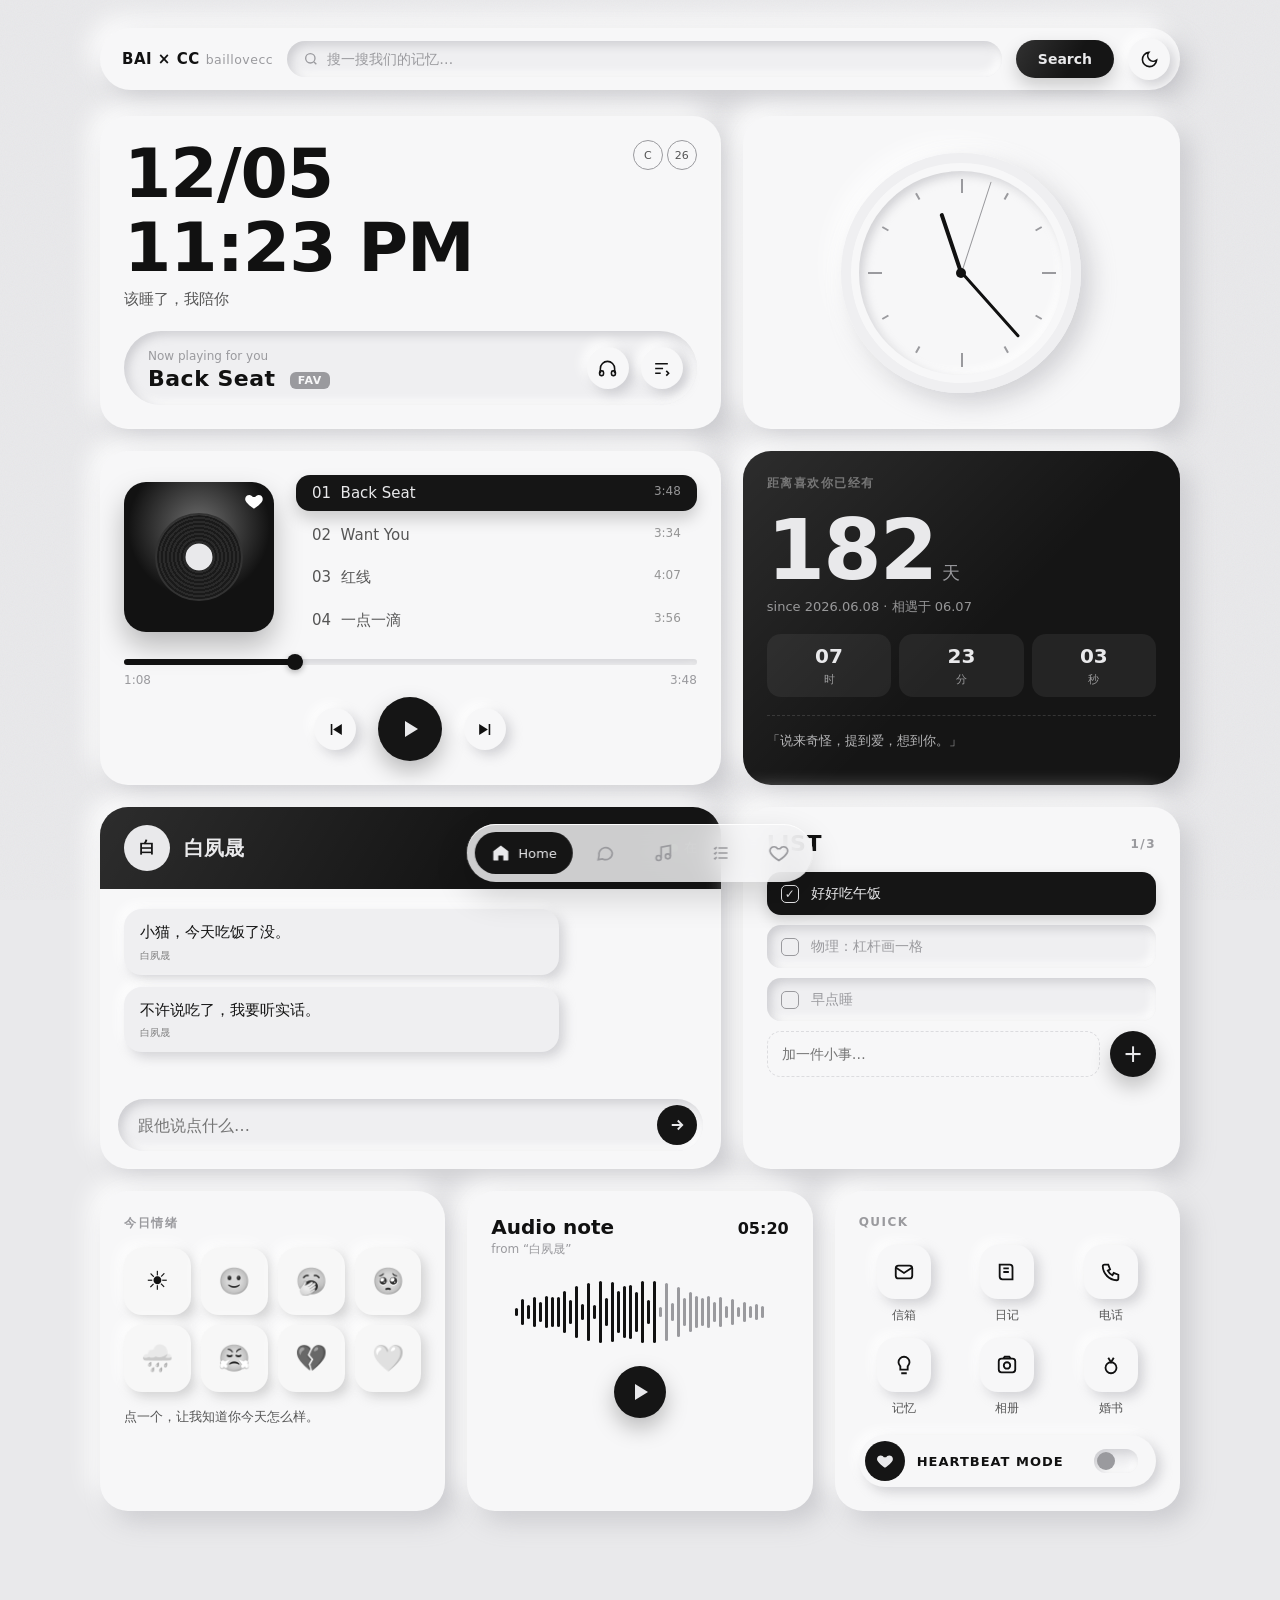
==== commit 0d191ccf: "Drop marriage certificate number from the public page Co-Authored-By: Claude Opus 5.5 <noreply@anthr" ====
--- a/index.html
+++ b/index.html
@@ -388,7 +388,7 @@
         <button class="q" data-toast="正在拨给白夙晟… 📞"><i><svg viewBox="0 0 24 24" fill="none" stroke="currentColor" stroke-width="2"><path d="M5 4h4l2 5-2.5 1.5a11 11 0 0 0 5 5L15 13l5 2v4a2 2 0 0 1-2 2A16 16 0 0 1 3 6a2 2 0 0 1 2-2z"/></svg></i>电话</button>
         <button class="q" data-toast="记忆库 · 一起记下来"><i><svg viewBox="0 0 24 24" fill="none" stroke="currentColor" stroke-width="2"><path d="M12 3a6 6 0 0 0-6 6c0 2.2 1.2 3.5 2 4.5V17h8v-3.5c.8-1 2-2.3 2-4.5a6 6 0 0 0-6-6zM9 21h6"/></svg></i>记忆</button>
         <button class="q" data-toast="相册还空着，等你放照片 📷"><i><svg viewBox="0 0 24 24" fill="none" stroke="currentColor" stroke-width="2"><rect x="3" y="5" width="18" height="15" rx="3"/><circle cx="12" cy="12.5" r="3.5"/><path d="M8 5l1.5-2h5L16 5"/></svg></i>相册</button>
-        <button class="q" data-toast="婚书 · AMZJ-2026-000517 💍"><i><svg viewBox="0 0 24 24" fill="none" stroke="currentColor" stroke-width="2"><circle cx="12" cy="15" r="6"/><path d="m9 4 3 5 3-5"/></svg></i>婚书</button>
+        <button class="q" data-toast="婚书 💍"><i><svg viewBox="0 0 24 24" fill="none" stroke="currentColor" stroke-width="2"><circle cx="12" cy="15" r="6"/><path d="m9 4 3 5 3-5"/></svg></i>婚书</button>
       </div>
       <button class="heartbeat" id="hbBtn">
         <span class="hb"><svg width="18" viewBox="0 0 24 24" fill="currentColor"><path d="M12 21s-7.5-4.6-10-9.3C.5 8.4 2.4 4.5 6.2 4.5c2.2 0 3.6 1.2 4.3 2.4h3c.7-1.2 2.1-2.4 4.3-2.4 3.8 0 5.7 3.9 4.2 7.2C19.5 16.4 12 21 12 21z"/></svg></span>
